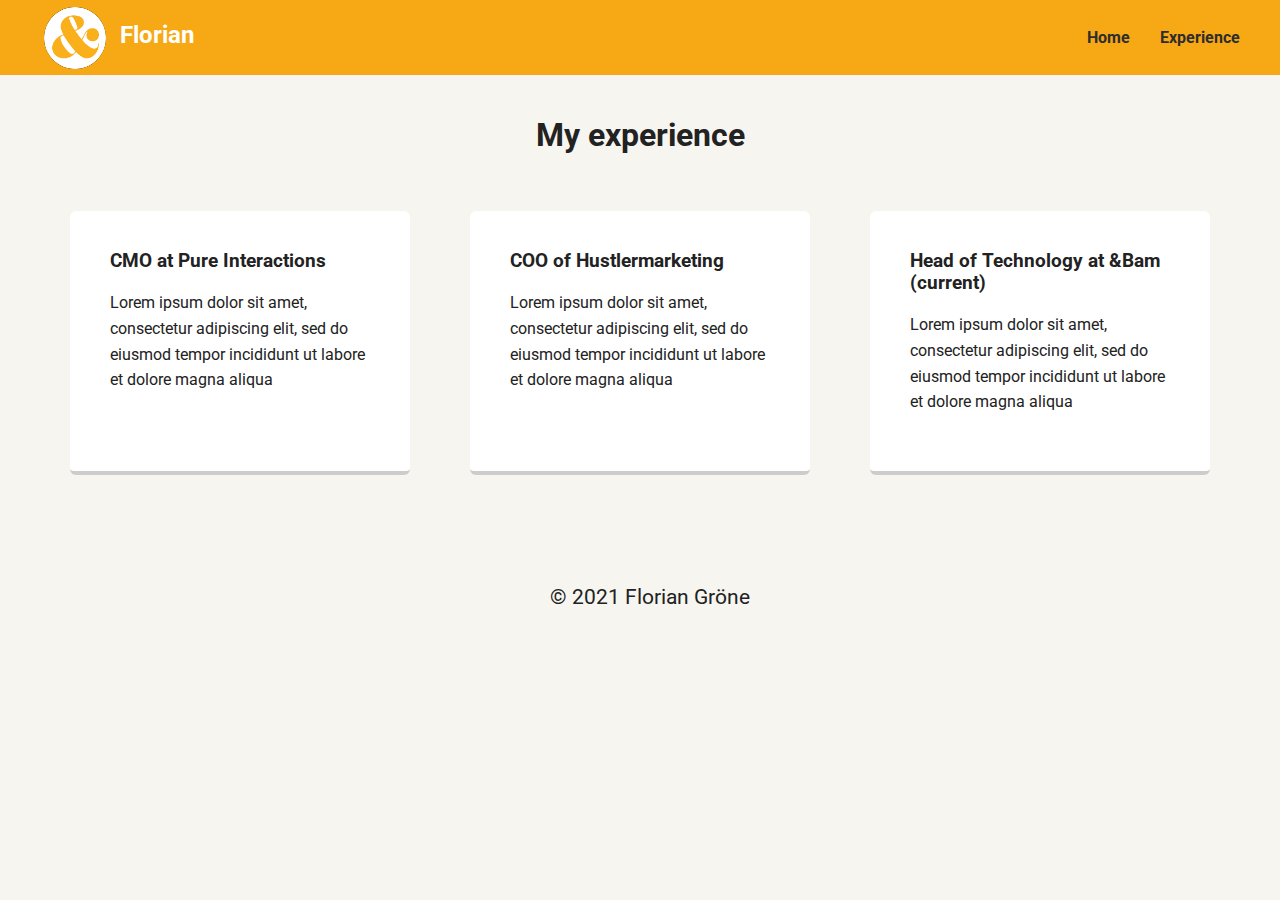
==== experience.html @ b0469a55 "Uploaded all project files" ====
<!DOCTYPE html>
<html lang="en">
    <head>
        <link rel="stylesheet" href="styles.css">
        <meta charset="utf-8">
        <meta name="viewport" content="width=device-width, inital-scale=1,0">
        <title>My experience</title>
        <link href="https://fonts.googleapis.com/css?family=Muli%7CRoboto:400,300,500,700,900" rel="stylesheet">
    </head>
    <body>
        <div class="main-nav">
            <ul class="nav">
                <li><a href="https://andbam.co/"><img id="logo" src="images/logo.png" alt="&Bam logo"></a></li>
                <li class="name">Florian</li>
                <li><a href="index.html" class="right-nav">Home</a></li>
                <li><a href="experience.html" class="right-nav">Experience</a></li>
            </ul>
        </div>
        <header id="header-experience">
            <!-- <h1 class="tag name">Hello, I’m Florian.</h1> -->
            <h1 class="experience-title">My experience</h1>
        </header>
        <main class="flex" id="main-experience">
            <section class="card">
                <h3>CMO at Pure Interactions</h3>
                <p>Lorem ipsum dolor sit amet, consectetur adipiscing elit, sed do eiusmod tempor incididunt ut labore et dolore magna aliqua</p>
            </section>
            <section class="card">
                <h3>COO of Hustlermarketing</h3>
                <p>Lorem ipsum dolor sit amet, consectetur adipiscing elit, sed do eiusmod tempor incididunt ut labore et dolore magna aliqua</p>
            </section>
            <section class="card">
                <h3>Head of Technology at &Bam (current) </h3>
                <p>Lorem ipsum dolor sit amet, consectetur adipiscing elit, sed do eiusmod tempor incididunt ut labore et dolore magna aliqua</p>
            </section>
        </main>
        <footer>
            <p>&copy; 2021 Florian Gröne</p>
        </footer>
    </body>
</html>
---- styles.css ----
/* Global Layout Set-up */
* { 
  box-sizing: border-box;
}
  
body {
  margin: 0;
  padding: 0;
  text-align: center;
  font-family: 'Roboto', sans-serif;
  color: #222;
  background: #f7f5f0;
}
/* Link Styles */

a {
  text-decoration: none;
  color: rgb(46, 45, 45);
}
a:hover {
  color: #6633ff;
}

/* Section Styles */

.main-nav {
  width: 100%;
  background: rgb(247, 168, 21);
  min-height: 70px;
  position: fixed;
  text-align: center;
}
.nav {
  display: flex;
  justify-content: space-around;
  font-weight: 700;
  list-style-type: none;
  margin: 0 0 0 200px auto;
  padding: 0;
}

.nav .name {
    display: block;
    margin-right: auto;
    color: white;
}

.name {
  margin-left: 60px;
  font-size: 1.5em;
}
.nav li {
  padding: 5px 10px 10px 10px;
}
.nav a {
  transition: all .5s;
}
.nav a:hover {
  color: white
}
/* Florian start */
#logo {
  width: 70px;
  height: auto;
  border-radius: 50%;
  position:fixed;
  display: block;
  margin-top: -18px;
  padding: 4px;
  text-align: center;
  transition: all 0.5s;
}
#logo:hover {
  transform: scale(1.2);
}
.right-nav {
  padding-right: -20px;
}

/* Florian end */

header {
  text-align: center;
  background: url('images/Alicantenyawebb\ \(1\).png') no-repeat top center ;
  background-size: cover;
  overflow: hidden;
  padding-top: 60px;
}
header {
  line-height: 1.5;
}
header .profile-image {
  margin-top: 50px;
  width: 150px;
  height: auto;
  border-radius: 50%;
  border: 3px solid white;
  transition: all .5s;
}
header .profile-image:hover {
  transform: scale(1.2) rotate(360deg);
}
.tag {
  background-color: #efefef;
  color: black;
  padding: 10px;
  border-radius: 5px;
  display: table;
  margin: 10px auto;
} 
.location {
  background-color: #fff;
  color: rgb(247, 168, 21);
  font-weight: 900;
  letter-spacing: 3px;
}
.card {
  margin: 30px;
  padding: 20px 40px 40px;
  max-width: 500px;
  text-align: left;
  background: #fff;
  border-bottom: 4px solid #ccc;
  border-radius: 6px;
  transition: all .5s;
}
.card:hover {
  border-color: rgb(252,15,72);
}

ul.skills {
  padding: 0;
  text-align: center;
}

.skills li {
  border-radius: 6px;
  display: inline-block;
  background: #ff9904;
  color: white;
  padding: 5px 10px;
  margin: 2px;
}

.skills li:nth-child(odd) {
  background: rgb(252,15,72);
}

footer {
  width: 100%;
  min-height: 30px;
  padding: 20px 0 40px 20px;
}

footer .copyright {
  top: -8px;
  font-size: .75em;
}

footer ul {
  list-style-type: none;
  margin: 0;
  padding: 0;
}

footer ul li {
  display: inline-block;
}

a.social {
  display: inline-block;
  text-indent: -9999px;
  margin-left: 5px;
  width: 30px;
  height: 30px;
  background-size: 30px 30px;
  opacity: .4;
  transition: all .5s;
}
a.twitter {
  background-image: url(images/twitter.svg);
}
a.linkedin {
  background-image: url(images/linkedin.svg);
}
a.github {
  background-image: url(images/github.svg);
}
a.social:hover {
  opacity: 1;
}
.clearfix {
  clear: both;
}
/* Added by Florian */
.my-experience {
  text-align: left;
  padding-left: 15px;
}

.right-nav {
  display: inline-block;
  margin-top: 7px;
  margin-left: 10px;
}

.experience-title {
  display: inline-block;
  text-align: center;
  top: auto;
  padding-top: 30px;
}

#main-experience {
  margin-top: -20px;
}

#header-experience {
  background: none;
  min-height: 0px;
}

/* Styles for larger screens */
@media screen and (min-width: 720px) {
  
  .flex {
      display: -ms-flexbox;      /* TWEENER - IE 10 */
      display: flex; 
      max-width: 1200px;
      -ms-flex-pack: distribute;
      justify-content: space-around;
      margin: 0 auto;
  }

  header {
    min-height: 470px;
  }

  .nav {
    padding: 0 30px;
  }


  main {
    padding-top: 20px;
  }

  main p {
    line-height: 1.6em;
  }

  footer {
    font-size: 1.3em;
    max-width: 1200px;
    margin: 40px auto;
  }

}
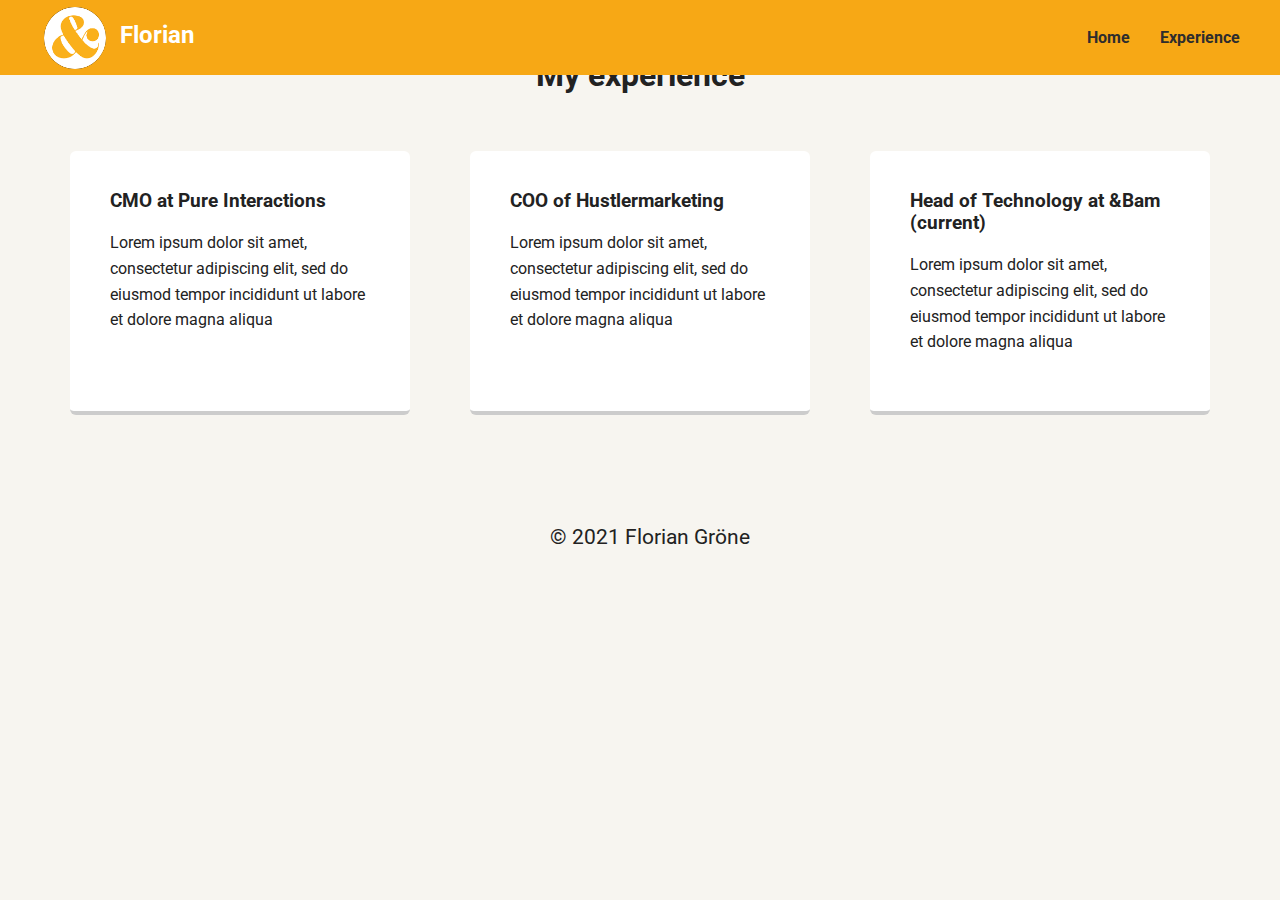
==== commit 502f123f: "index.html semantics fixed. before fixing experience.html" ====
--- a/experience.html
+++ b/experience.html
@@ -8,16 +8,15 @@
         <link href="https://fonts.googleapis.com/css?family=Muli%7CRoboto:400,300,500,700,900" rel="stylesheet">
     </head>
     <body>
-        <div class="main-nav">
+        <nav class="main-nav">
             <ul class="nav">
                 <li><a href="https://andbam.co/"><img id="logo" src="images/logo.png" alt="&Bam logo"></a></li>
                 <li class="name">Florian</li>
                 <li><a href="index.html" class="right-nav">Home</a></li>
                 <li><a href="experience.html" class="right-nav">Experience</a></li>
             </ul>
-        </div>
+        </nav>
         <header id="header-experience">
-            <!-- <h1 class="tag name">Hello, I’m Florian.</h1> -->
             <h1 class="experience-title">My experience</h1>
         </header>
         <main class="flex" id="main-experience">
--- a/styles.css
+++ b/styles.css
@@ -84,13 +84,13 @@
   background: url('images/Alicantenyawebb\ \(1\).png') no-repeat top center ;
   background-size: cover;
   overflow: hidden;
-  padding-top: 60px;
+  /* padding-top: 60px; */
 }
 header {
   line-height: 1.5;
 }
 header .profile-image {
-  margin-top: 50px;
+  margin-top: 130px;
   width: 150px;
   height: auto;
   border-radius: 50%;
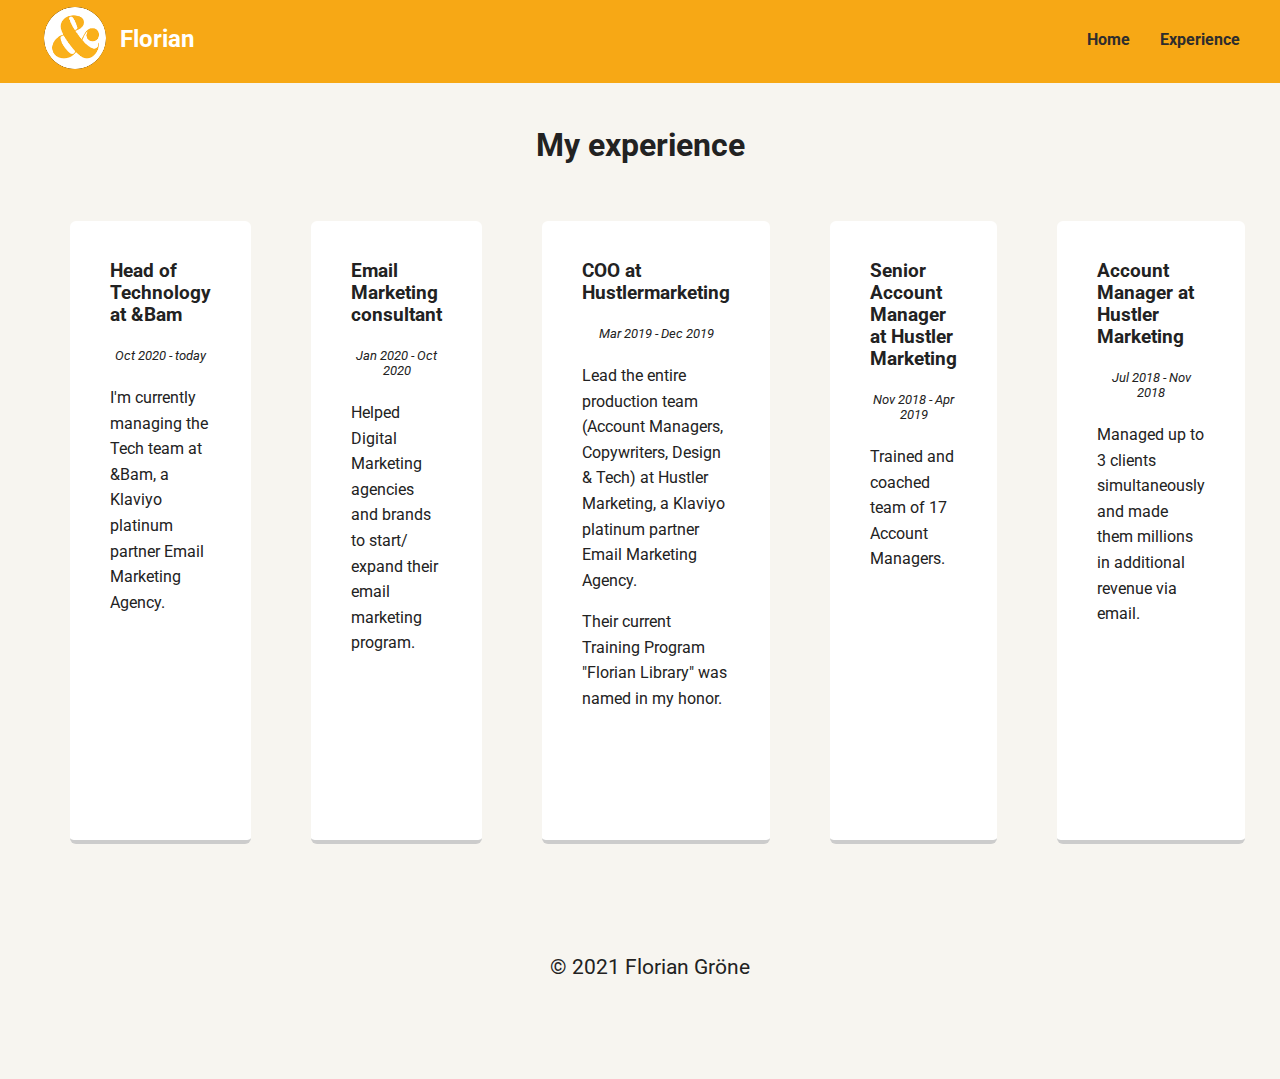
==== commit 025c8a09: "Updated content in experience.html + added hobbies.html" ====
--- a/experience.html
+++ b/experience.html
@@ -8,29 +8,53 @@
         <link href="https://fonts.googleapis.com/css?family=Muli%7CRoboto:400,300,500,700,900" rel="stylesheet">
     </head>
     <body>
-        <nav class="main-nav">
-            <ul class="nav">
-                <li><a href="https://andbam.co/"><img id="logo" src="images/logo.png" alt="&Bam logo"></a></li>
-                <li class="name">Florian</li>
-                <li><a href="index.html" class="right-nav">Home</a></li>
-                <li><a href="experience.html" class="right-nav">Experience</a></li>
-            </ul>
-        </nav>
         <header id="header-experience">
+            <nav class="main-nav">
+                <ul class="nav">
+                    <li><a href="https://andbam.co/"><img id="logo" src="images/logo.png" alt="&Bam logo"></a></li>
+                    <li class="name">Florian</li>
+                    <li><a href="index.html" class="right-nav">Home</a></li>
+                    <li><a href="experience.html" class="right-nav">Experience</a></li>
+                </ul>
+            </nav>
             <h1 class="experience-title">My experience</h1>
         </header>
         <main class="flex" id="main-experience">
             <section class="card">
-                <h3>CMO at Pure Interactions</h3>
-                <p>Lorem ipsum dolor sit amet, consectetur adipiscing elit, sed do eiusmod tempor incididunt ut labore et dolore magna aliqua</p>
+                <h3>Head of Technology at &Bam</h3>
+                <h5>Oct 2020 - today</h5>
+                <p>I'm currently managing the Tech team at &Bam, a Klaviyo platinum partner Email Marketing Agency.</p>
             </section>
             <section class="card">
-                <h3>COO of Hustlermarketing</h3>
-                <p>Lorem ipsum dolor sit amet, consectetur adipiscing elit, sed do eiusmod tempor incididunt ut labore et dolore magna aliqua</p>
+                <h3>Email Marketing consultant</h3>
+                <h5>Jan 2020 - Oct 2020</h5>
+                <p>Helped Digital Marketing agencies and brands to start/ expand their email marketing program. </p>
             </section>
             <section class="card">
-                <h3>Head of Technology at &Bam (current) </h3>
-                <p>Lorem ipsum dolor sit amet, consectetur adipiscing elit, sed do eiusmod tempor incididunt ut labore et dolore magna aliqua</p>
+                <h3>COO at Hustlermarketing</h3>
+                <h5>Mar 2019 - Dec 2019</h5>
+                <p>Lead the entire production team (Account Managers, Copywriters, Design & Tech) at Hustler Marketing, a Klaviyo platinum partner Email Marketing Agency.</p>
+                <p>Their current Training Program "Florian Library" was named in my honor.</p>
+            </section>
+            <section class="card">
+                <h3>Senior Account Manager at Hustler Marketing</h3>
+                <h5>Nov 2018 - Apr 2019</h5>
+                <p>Trained and coached team of 17 Account Managers.</p>
+            </section>
+            <section class="card">
+                <h3>Account Manager at Hustler Marketing</h3>
+                <h5>Jul 2018 - Nov 2018</h5>
+                <p>Managed up to 3 clients simultaneously and made them millions in additional revenue via email.</p>
+            </section>
+            <section class="card">
+                <h3>Assistant at Hustler Marketing</h3>
+                <h5>May 2018 - Jul 2018</h5>
+                <p><p>Received personal Training in Account-managing, digital marketing and copywriting from the CEO of Hustler Marketing, Bostjan Belinger.</p></p>
+            </section>
+            <section class="card">
+                <h3>Marketing Assistant at Pure Interactions</h3>
+                <h5>May 2017 - Sep 2017</h5>
+                <p>Worked in a small german personal developement coaching Start-Up. </p>
             </section>
         </main>
         <footer>
--- a/styles.css
+++ b/styles.css
@@ -58,33 +58,11 @@
 .nav a:hover {
   color: white
 }
-/* Florian start */
-#logo {
-  width: 70px;
-  height: auto;
-  border-radius: 50%;
-  position:fixed;
-  display: block;
-  margin-top: -18px;
-  padding: 4px;
-  text-align: center;
-  transition: all 0.5s;
-}
-#logo:hover {
-  transform: scale(1.2);
-}
-.right-nav {
-  padding-right: -20px;
-}
-
-/* Florian end */
-
 header {
   text-align: center;
   background: url('images/Alicantenyawebb\ \(1\).png') no-repeat top center ;
   background-size: cover;
   overflow: hidden;
-  /* padding-top: 60px; */
 }
 header {
   line-height: 1.5;
@@ -192,7 +170,24 @@
 .clearfix {
   clear: both;
 }
-/* Added by Florian */
+/* Florian start */
+#logo {
+  width: 70px;
+  height: auto;
+  border-radius: 50%;
+  position:fixed;
+  display: block;
+  margin-top: -18px;
+  padding: 4px;
+  text-align: center;
+  transition: all 0.5s;
+}
+#logo:hover {
+  transform: scale(1.2);
+}
+.right-nav {
+  padding-right: -20px;
+}
 .my-experience {
   text-align: left;
   padding-left: 15px;
@@ -208,7 +203,7 @@
   display: inline-block;
   text-align: center;
   top: auto;
-  padding-top: 30px;
+  padding-top: 100px;
 }
 
 #main-experience {
@@ -219,6 +214,13 @@
   background: none;
   min-height: 0px;
 }
+h5 {
+  text-align:center;
+  font-style: italic;
+  font-weight: normal;
+}
+
+/* Florian end */
 
 /* Styles for larger screens */
 @media screen and (min-width: 720px) {
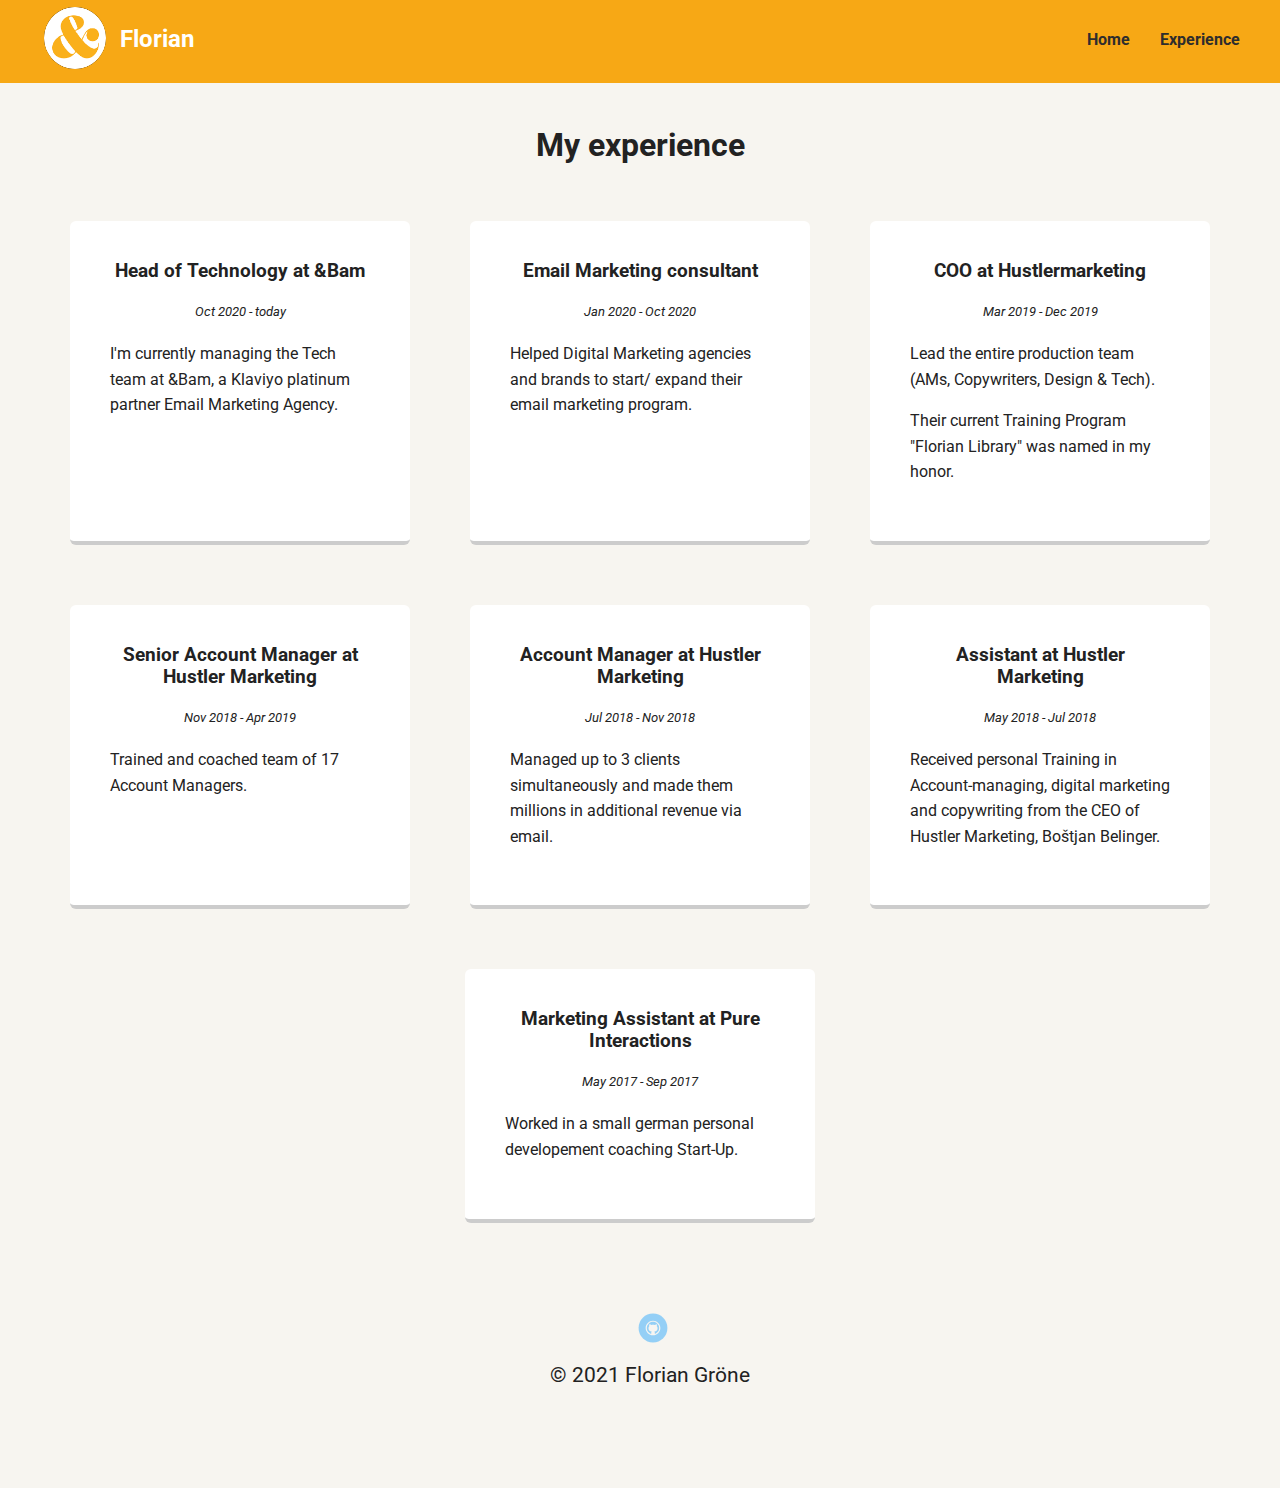
==== commit cd5dd790: "before adding hobby.html" ====
--- a/experience.html
+++ b/experience.html
@@ -19,45 +19,54 @@
             </nav>
             <h1 class="experience-title">My experience</h1>
         </header>
-        <main class="flex" id="main-experience">
-            <section class="card">
-                <h3>Head of Technology at &Bam</h3>
-                <h5>Oct 2020 - today</h5>
-                <p>I'm currently managing the Tech team at &Bam, a Klaviyo platinum partner Email Marketing Agency.</p>
+        <main id="main-experience">
+            <section class="flex">
+                <article class="card-experience">
+                    <h3>Head of Technology at &Bam</h3>
+                    <h5>Oct 2020 - today</h5>
+                    <p>I'm currently managing the Tech team at &Bam, a Klaviyo platinum partner Email Marketing Agency.</p>
+                </article>
+                <article class="card-experience">
+                    <h3>Email Marketing consultant</h3>
+                    <h5>Jan 2020 - Oct 2020</h5>
+                    <p>Helped Digital Marketing agencies and brands to start/ expand their email marketing program. </p>
+                </article>
+                <article class="card-experience">
+                    <h3>COO at Hustlermarketing</h3>
+                    <h5>Mar 2019 - Dec 2019</h5>
+                    <p>Lead the entire production team (AMs, Copywriters, Design & Tech).</p>
+                    <p>Their current Training Program "Florian Library" was named in my honor.</p>
+                </article>
             </section>
-            <section class="card">
-                <h3>Email Marketing consultant</h3>
-                <h5>Jan 2020 - Oct 2020</h5>
-                <p>Helped Digital Marketing agencies and brands to start/ expand their email marketing program. </p>
-            </section>
-            <section class="card">
-                <h3>COO at Hustlermarketing</h3>
-                <h5>Mar 2019 - Dec 2019</h5>
-                <p>Lead the entire production team (Account Managers, Copywriters, Design & Tech) at Hustler Marketing, a Klaviyo platinum partner Email Marketing Agency.</p>
-                <p>Their current Training Program "Florian Library" was named in my honor.</p>
-            </section>
-            <section class="card">
-                <h3>Senior Account Manager at Hustler Marketing</h3>
-                <h5>Nov 2018 - Apr 2019</h5>
-                <p>Trained and coached team of 17 Account Managers.</p>
-            </section>
-            <section class="card">
-                <h3>Account Manager at Hustler Marketing</h3>
-                <h5>Jul 2018 - Nov 2018</h5>
-                <p>Managed up to 3 clients simultaneously and made them millions in additional revenue via email.</p>
-            </section>
-            <section class="card">
-                <h3>Assistant at Hustler Marketing</h3>
-                <h5>May 2018 - Jul 2018</h5>
-                <p><p>Received personal Training in Account-managing, digital marketing and copywriting from the CEO of Hustler Marketing, Bostjan Belinger.</p></p>
-            </section>
-            <section class="card">
-                <h3>Marketing Assistant at Pure Interactions</h3>
-                <h5>May 2017 - Sep 2017</h5>
-                <p>Worked in a small german personal developement coaching Start-Up. </p>
+            <section class="flex">
+                <article class="card-experience">
+                    <h3>Senior Account Manager at Hustler Marketing</h3>
+                    <h5>Nov 2018 - Apr 2019</h5>
+                    <p>Trained and coached team of 17 Account Managers.</p>
+                </article>
+                <article class="card-experience">
+                    <h3>Account Manager at Hustler Marketing</h3>
+                    <h5>Jul 2018 - Nov 2018</h5>
+                    <p>Managed up to 3 clients simultaneously and made them millions in additional revenue via email.</p>
+                </article>
+                <article class="card-experience">
+                    <h3>Assistant at Hustler Marketing</h3>
+                    <h5>May 2018 - Jul 2018</h5>
+                    <p><p>Received personal Training in Account-managing, digital marketing and copywriting from the CEO of Hustler Marketing, Bo&scaron;tjan Belinger.</p></p>
+                </article>
+            </section>  
+            <section class="flex">
+                <article class="card-experience" style="max-width: 350px;">
+                    <h3>Marketing Assistant at Pure Interactions</h3>
+                    <h5>May 2017 - Sep 2017</h5>
+                    <p>Worked in a small german personal developement coaching Start-Up. </p>
+                </article>
             </section>
         </main>
         <footer>
+            <ul>
+                <li><a href="https://github.com/florian-bam" class="social github">Github</a></li>
+            </ul>
             <p>&copy; 2021 Florian Gröne</p>
         </footer>
     </body>
--- a/styles.css
+++ b/styles.css
@@ -95,7 +95,8 @@
 .card {
   margin: 30px;
   padding: 20px 40px 40px;
-  max-width: 500px;
+  width: -webkit-fill-available;
+  max-width: 600px;
   text-align: left;
   background: #fff;
   border-bottom: 4px solid #ccc;
@@ -218,6 +219,27 @@
   text-align:center;
   font-style: italic;
   font-weight: normal;
+}
+
+h2 {
+  text-align: center;
+}
+h3 {
+  text-align: center;
+}
+/* different .card, because 3 per row, not 2 */
+.card-experience {
+  margin: 30px;
+  padding: 20px 40px 40px;
+  width: -webkit-fill-available;
+  text-align: left;
+  background: #fff;
+  border-bottom: 4px solid #ccc;
+  border-radius: 6px;
+  transition: all .5s;
+}
+.card-experience:hover {
+  border-color: rgb(252,15,72);
 }
 
 /* Florian end */
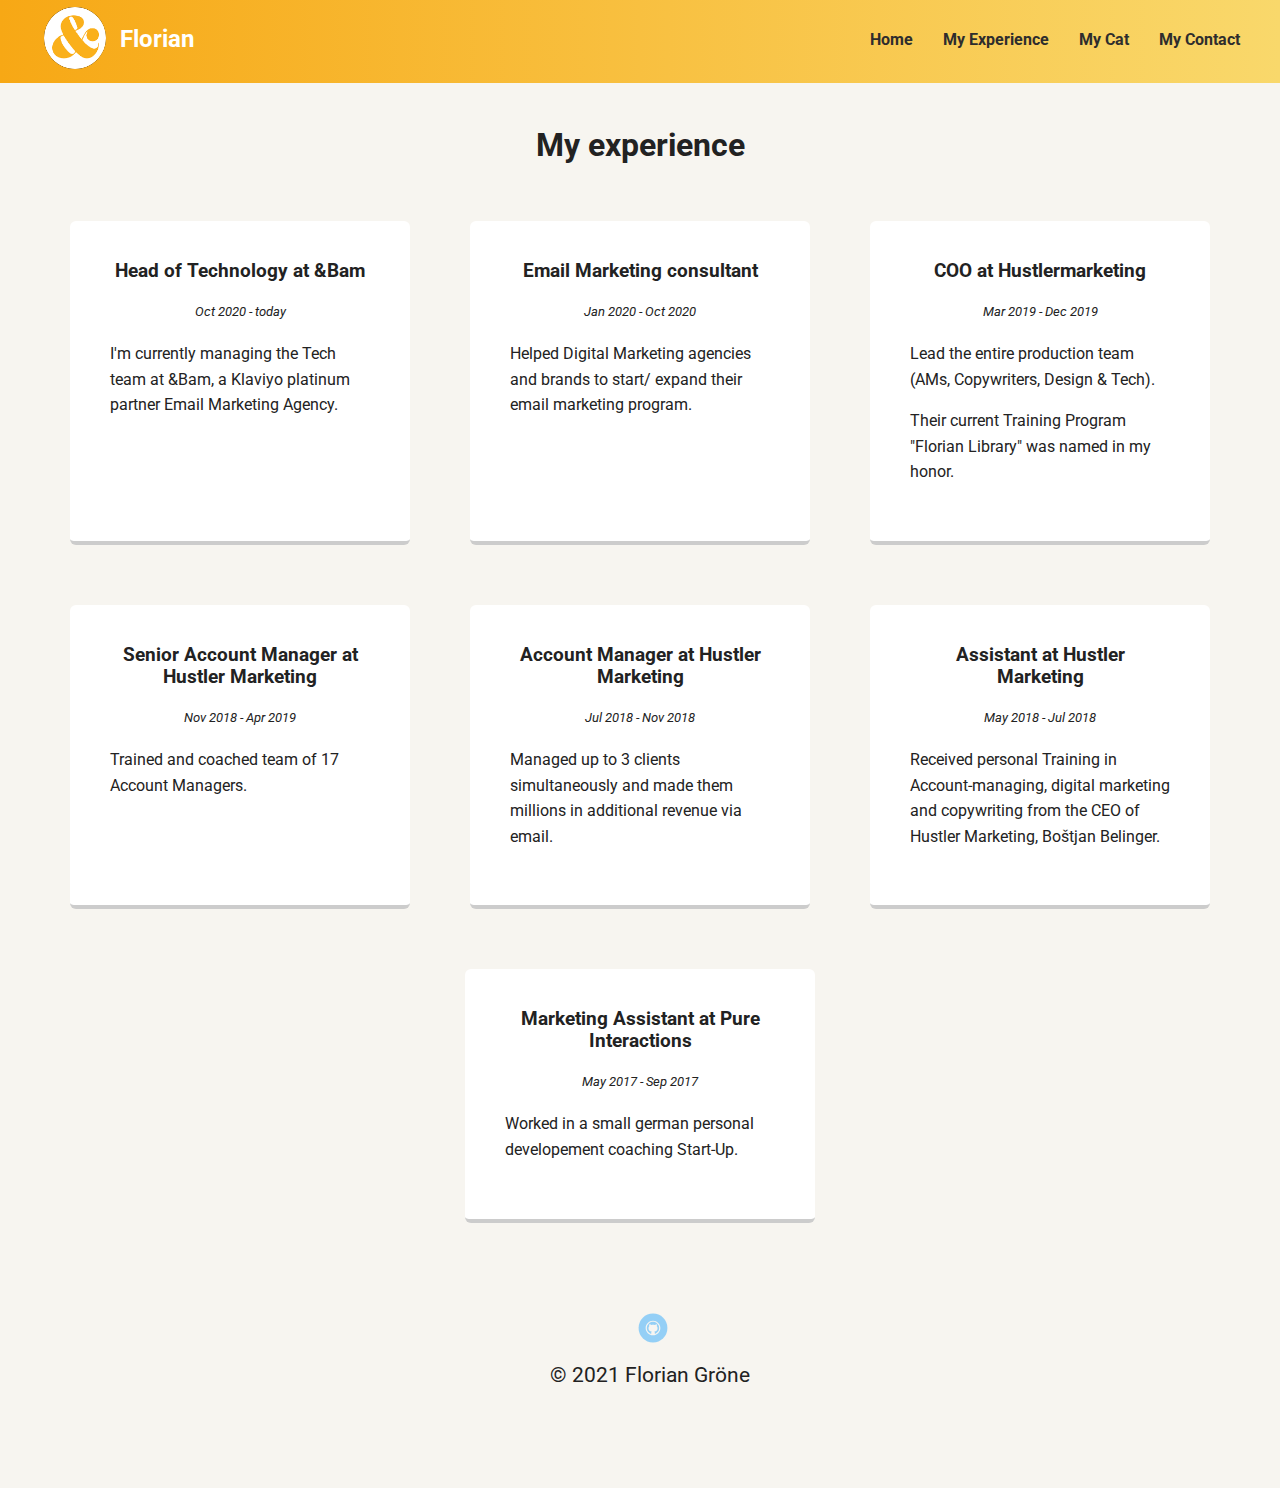
==== commit e9b79511: "Final edit" ====
--- a/experience.html
+++ b/experience.html
@@ -11,10 +11,12 @@
         <header id="header-experience">
             <nav class="main-nav">
                 <ul class="nav">
-                    <li><a href="https://andbam.co/"><img id="logo" src="images/logo.png" alt="&Bam logo"></a></li>
+                    <li><a href="https://andbam.co/" target="_blank"><img id="logo" src="images/logo.png" alt="&Bam logo"></a></li>
                     <li class="name">Florian</li>
                     <li><a href="index.html" class="right-nav">Home</a></li>
-                    <li><a href="experience.html" class="right-nav">Experience</a></li>
+                    <li><a href="experience.html" class="right-nav">My Experience</a></li>
+                    <li><a href="my-cat.html" class="right-nav">My Cat</a></li>
+                    <li><a href="contact.html" class="right-nav">My Contact</a></li>
                 </ul>
             </nav>
             <h1 class="experience-title">My experience</h1>
@@ -52,7 +54,7 @@
                 <article class="card-experience">
                     <h3>Assistant at Hustler Marketing</h3>
                     <h5>May 2018 - Jul 2018</h5>
-                    <p><p>Received personal Training in Account-managing, digital marketing and copywriting from the CEO of Hustler Marketing, Bo&scaron;tjan Belinger.</p></p>
+                    <p>Received personal Training in Account-managing, digital marketing and copywriting from the CEO of Hustler Marketing, Bo&scaron;tjan Belinger.</p>
                 </article>
             </section>  
             <section class="flex">
@@ -65,7 +67,7 @@
         </main>
         <footer>
             <ul>
-                <li><a href="https://github.com/florian-bam" class="social github">Github</a></li>
+                <li><a href="https://github.com/florian-bam" target="_blank" class="social github">Github</a></li>
             </ul>
             <p>&copy; 2021 Florian Gröne</p>
         </footer>
--- a/styles.css
+++ b/styles.css
@@ -25,7 +25,7 @@
 
 .main-nav {
   width: 100%;
-  background: rgb(247, 168, 21);
+  background: linear-gradient(to right, rgba(247, 168, 21) 0%, rgba(249, 216, 107, 1) 100%);
   min-height: 70px;
   position: fixed;
   text-align: center;
@@ -35,7 +35,6 @@
   justify-content: space-around;
   font-weight: 700;
   list-style-type: none;
-  margin: 0 0 0 200px auto;
   padding: 0;
 }
 
@@ -72,7 +71,7 @@
   width: 150px;
   height: auto;
   border-radius: 50%;
-  border: 3px solid white;
+  border: 3px rgba(247, 168, 21, .9) solid;
   transition: all .5s;
 }
 header .profile-image:hover {
@@ -186,9 +185,6 @@
 #logo:hover {
   transform: scale(1.2);
 }
-.right-nav {
-  padding-right: -20px;
-}
 .my-experience {
   text-align: left;
   padding-left: 15px;
@@ -241,7 +237,22 @@
 .card-experience:hover {
   border-color: rgb(252,15,72);
 }
-
+address em {
+  font-weight: bold;
+  font-style: normal;
+}
+.address {
+  font-style: normal;
+}
+.kisa {
+  border-radius: 50%;
+  max-height: 300px;
+  max-width: 300px;
+  border: 12px rgba(247, 168, 21, .5) solid;
+}
+.article-kisa {
+  margin-top: -20px;
+}
 /* Florian end */
 
 /* Styles for larger screens */
